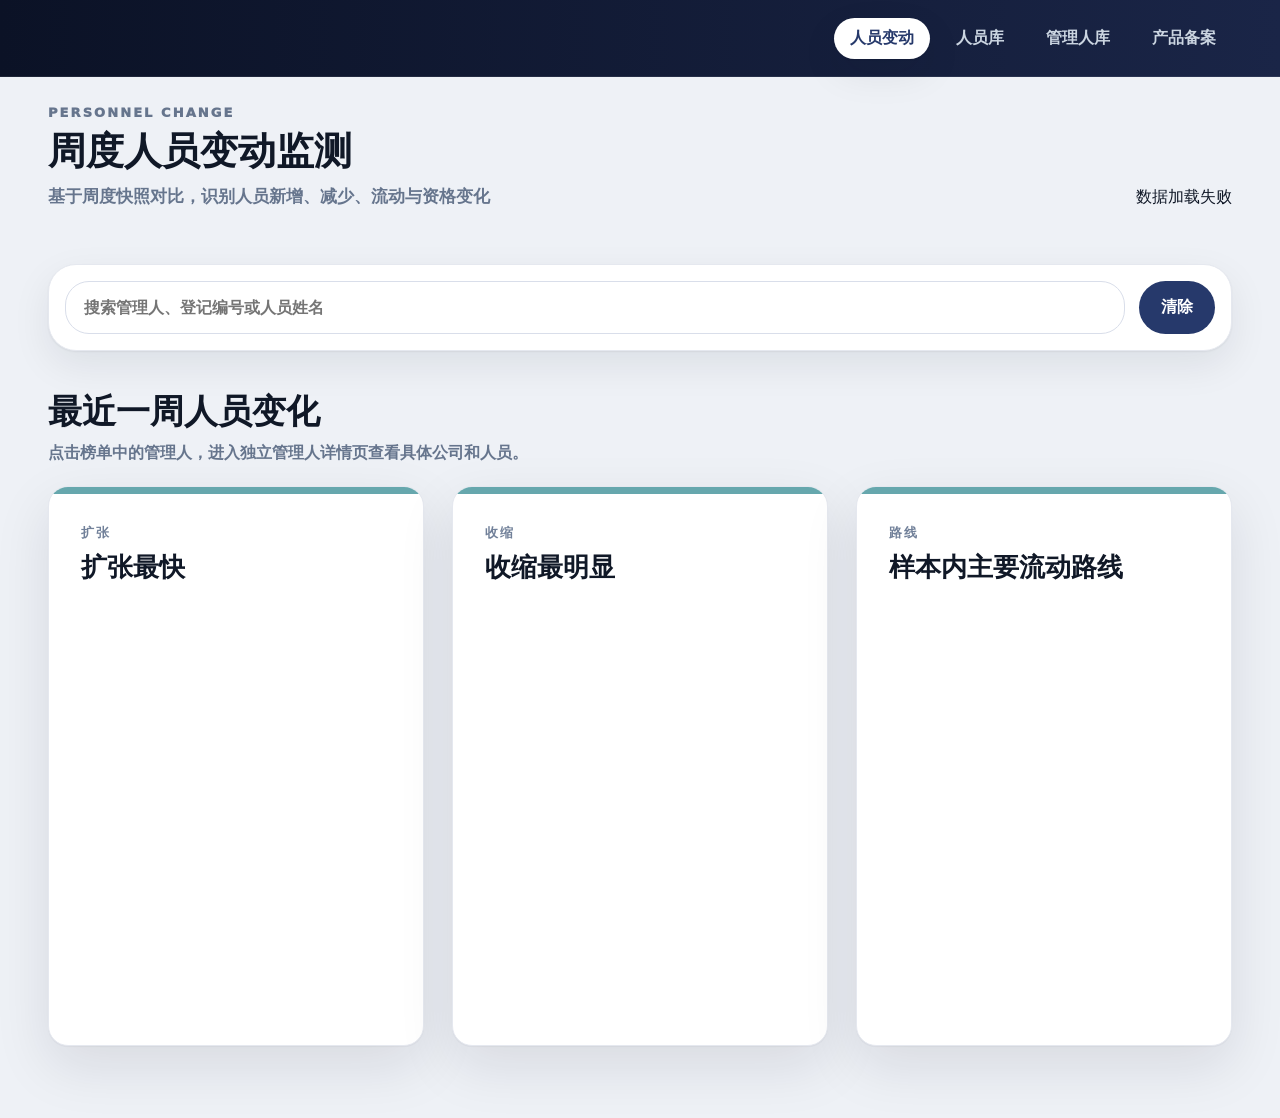
==== index.html @ 78af0ec5 "Publish static site (no backend source)" ====
<!doctype html>
<html lang="zh-CN">
  <head>
    <meta charset="UTF-8" />
    <meta name="viewport" content="width=device-width, initial-scale=1.0" />
    <title>私募证券管理人人员变动监测平台</title>
    <meta http-equiv="refresh" content="0; url=./change-center/" />
  </head>
  <body>
    <p><a href="./change-center/">进入人员变动监测</a></p>
  </body>
</html>
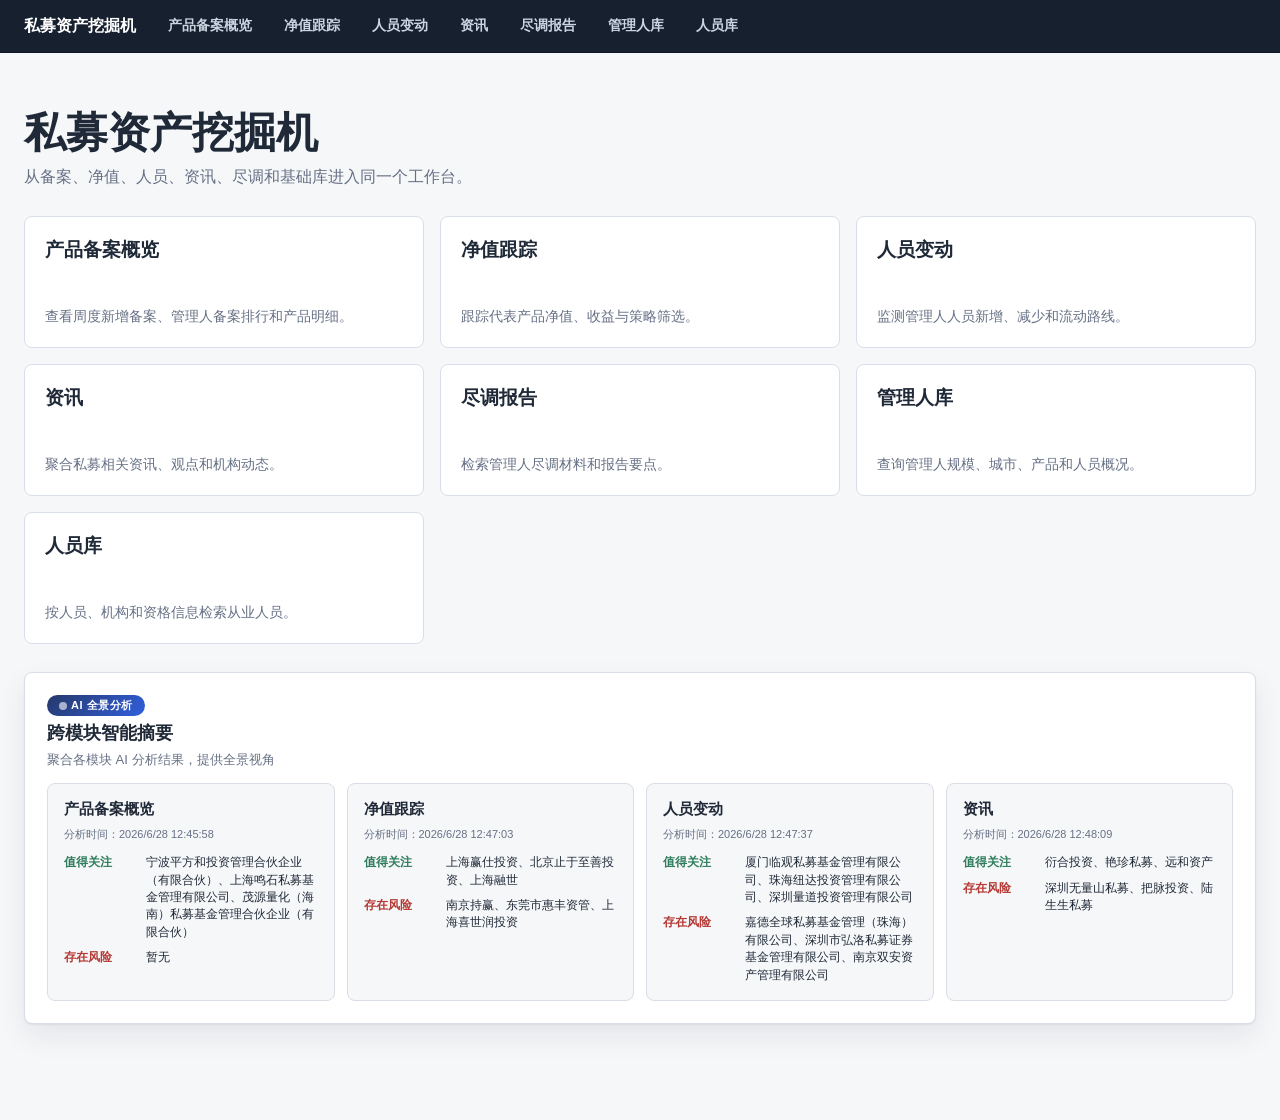
==== commit b059bbc5: "Update public site UI and data" ====
--- a/index.html
+++ b/index.html
@@ -3,10 +3,222 @@
   <head>
     <meta charset="UTF-8" />
     <meta name="viewport" content="width=device-width, initial-scale=1.0" />
-    <title>私募证券管理人人员变动监测平台</title>
-    <meta http-equiv="refresh" content="0; url=./change-center/" />
+    <title>私募资产挖掘机</title>
+    <style>
+      :root {
+        --bg: #f6f7fb;
+        --panel: #ffffff;
+        --text: #172033;
+        --muted: #667085;
+        --line: #d8deea;
+        --primary: #284f9f;
+        --primary-soft: #e7eefc;
+      }
+
+      * {
+        box-sizing: border-box;
+      }
+
+      body {
+        margin: 0;
+        min-height: 100vh;
+        color: var(--text);
+        background: var(--bg);
+        font-family:
+          Inter, "PingFang SC", "Microsoft YaHei", "Helvetica Neue", Arial,
+          sans-serif;
+      }
+
+      .topbar {
+        position: sticky;
+        top: 0;
+        z-index: 20;
+        background: rgba(255, 255, 255, 0.94);
+        border-bottom: 1px solid var(--line);
+      }
+
+      .topbar-inner {
+        max-width: 1180px;
+        margin: 0 auto;
+        padding: 14px 24px;
+        display: flex;
+        align-items: center;
+        gap: 24px;
+        overflow-x: auto;
+      }
+
+      .brand {
+        flex: 0 0 auto;
+        font-weight: 800;
+        letter-spacing: 0;
+      }
+
+      .module-nav {
+        display: flex;
+        align-items: center;
+        gap: 8px;
+        white-space: nowrap;
+      }
+
+      .module-nav a {
+        color: var(--muted);
+        text-decoration: none;
+        padding: 8px 12px;
+        border-radius: 6px;
+        font-size: 14px;
+        font-weight: 700;
+      }
+
+      .module-nav a:hover,
+      .module-nav a.active {
+        color: var(--primary);
+        background: var(--primary-soft);
+      }
+
+      .page {
+        max-width: 1180px;
+        margin: 0 auto;
+        padding: 56px 24px 72px;
+      }
+
+      .hero {
+        margin-bottom: 28px;
+      }
+
+      .hero h1 {
+        margin: 0 0 10px;
+        font-size: 42px;
+        line-height: 1.15;
+      }
+
+      .hero p {
+        margin: 0;
+        color: var(--muted);
+        font-size: 16px;
+      }
+
+      .module-grid {
+        display: grid;
+        grid-template-columns: repeat(3, minmax(0, 1fr));
+        gap: 16px;
+      }
+
+      .module-card {
+        min-height: 132px;
+        display: flex;
+        flex-direction: column;
+        justify-content: space-between;
+        padding: 20px;
+        color: inherit;
+        text-decoration: none;
+        background: var(--panel);
+        border: 1px solid var(--line);
+        border-radius: 8px;
+      }
+
+      .module-card strong {
+        font-size: 19px;
+      }
+
+      .module-card span {
+        color: var(--muted);
+        line-height: 1.6;
+      }
+
+      .module-card:hover {
+        border-color: var(--primary);
+        box-shadow: 0 12px 28px rgba(25, 46, 90, 0.1);
+      }
+
+      @media (max-width: 900px) {
+        .module-grid {
+          grid-template-columns: repeat(2, minmax(0, 1fr));
+        }
+      }
+
+      @media (max-width: 640px) {
+        .topbar-inner {
+          padding: 12px 16px;
+        }
+
+        .page {
+          padding: 36px 16px 48px;
+        }
+
+        .hero h1 {
+          font-size: 32px;
+        }
+
+        .module-grid {
+          grid-template-columns: 1fr;
+        }
+      }
+    </style>
+      <link rel="stylesheet" href="./assets/platform.css?v=20260628-unified" />
+    <link rel="stylesheet" href="./assets/ai-analysis.css?v=20260628" />
   </head>
   <body>
-    <p><a href="./change-center/">进入人员变动监测</a></p>
+    <header class="topbar">
+      <div class="topbar-inner">
+        <a class="platform-brand" href="./">私募资产挖掘机</a>
+        <nav class="module-nav" aria-label="主模块">
+          <a href="./filing-center/">产品备案概览</a>
+          <a href="./fund-discovery/">净值跟踪</a>
+          <a href="./change-center/">人员变动</a>
+          <a href="./sentiment-center/">资讯</a>
+          <a href="./due-diligence-center/">尽调报告</a>
+          <a href="./manager-center/">管理人库</a>
+          <a href="./personnel-center/">人员库</a>
+        </nav>
+      </div>
+    </header>
+
+    <main class="page">
+      <section class="hero">
+        <h1>私募资产挖掘机</h1>
+        <p>从备案、净值、人员、资讯、尽调和基础库进入同一个工作台。</p>
+      </section>
+
+      <section class="module-grid" aria-label="模块入口">
+        <a class="module-card" href="./filing-center/">
+          <strong>产品备案概览</strong>
+          <span>查看周度新增备案、管理人备案排行和产品明细。</span>
+        </a>
+        <a class="module-card" href="./fund-discovery/">
+          <strong>净值跟踪</strong>
+          <span>跟踪代表产品净值、收益与策略筛选。</span>
+        </a>
+        <a class="module-card" href="./change-center/">
+          <strong>人员变动</strong>
+          <span>监测管理人人员新增、减少和流动路线。</span>
+        </a>
+        <a class="module-card" href="./sentiment-center/">
+          <strong>资讯</strong>
+          <span>聚合私募相关资讯、观点和机构动态。</span>
+        </a>
+        <a class="module-card" href="./due-diligence-center/">
+          <strong>尽调报告</strong>
+          <span>检索管理人尽调材料和报告要点。</span>
+        </a>
+        <a class="module-card" href="./manager-center/">
+          <strong>管理人库</strong>
+          <span>查询管理人规模、城市、产品和人员概况。</span>
+        </a>
+        <a class="module-card" href="./personnel-center/">
+          <strong>人员库</strong>
+          <span>按人员、机构和资格信息检索从业人员。</span>
+        </a>
+      </section>
+      <section class="ai-aggregation" id="aiAggregation">
+        <div class="ai-agg-head"><span class="ai-badge">AI 全景分析</span><h2>跨模块智能摘要</h2><p>聚合各模块 AI 分析结果，提供全景视角</p></div>
+        <div class="ai-agg-grid" id="aiAggGrid"><div class="ai-loading"><div class="ai-spinner"></div><span>正在加载分析结果...</span></div></div>
+      </section>
+    </main>
+    <script src="./assets/ai-render.js?v=20260628"></script>
+    <script>
+(function(){var M=[{k:'filing',n:'产品备案概览',p:'./filing-center/data/filing-analysis.json',l:'./filing-center/'},{k:'fundDiscovery',n:'净值跟踪',p:'./fund-discovery/data/fund-discovery-analysis.json',l:'./fund-discovery/'},{k:'change',n:'人员变动',p:'./change-center/data/change-analysis.json',l:'./change-center/'},{k:'sentiment',n:'资讯',p:'./sentiment-center/data/sentiment-analysis.json',l:'./sentiment-center/'}];
+function mn(items,mx){mx=mx||3;if(!items||!items.length)return'暂无';return items.slice(0,mx).map(function(i){return AiRender.escapeHtml(i.managerName||'未知')}).join('、')}
+(async function(){var g=document.getElementById('aiAggGrid');if(!g)return;var rs={},any=false;for(var i=0;i<M.length;i++){var m=M[i];try{var r=await fetch(m.p,{cache:'no-store'});if(r.ok){rs[m.k]=await r.json();any=true}}catch(_){}}if(!any){g.innerHTML='<div class="ai-agg-empty"><p>尚未生成 AI 分析结果。</p><p style="font-size:12px;color:var(--ai-muted,#667085)">运行 <code>python scripts/ai_analysis.py</code> 生成各模块分析。</p></div>';return}var h='';M.forEach(function(m){var r=rs[m.k];if(!r)return;var w=r.worthWatching||[],rk=r.atRisk||[];if(r.overall){w=r.overall.worthWatching||[];rk=r.overall.atRisk||[]}var mt=r.meta||{},ts=mt.analyzedAt?AiRender.fmtTime(mt.analyzedAt):'';h+='<a class="ai-agg-card" href="'+m.l+'"><h4>'+m.n+'</h4>'+(ts?'<div class="ai-agg-time">分析时间：'+ts+'</div>':'')+'<div class="ai-agg-mini-row"><span class="ai-agg-mini-label worth">值得关注</span><span class="ai-agg-mini-value">'+mn(w)+'</span></div><div class="ai-agg-mini-row"><span class="ai-agg-mini-label risk">存在风险</span><span class="ai-agg-mini-value">'+mn(rk)+'</span></div></a>'});g.innerHTML=h})()})();
+    </script>
   </body>
 </html>
--- a/assets/platform.css
+++ b/assets/platform.css
@@ -0,0 +1,195 @@
+:root {
+  --platform-bg: #f6f7f9;
+  --platform-panel: #ffffff;
+  --platform-line: #d9dde5;
+  --platform-text: #1f2937;
+  --platform-muted: #667085;
+  --platform-accent: #1f7a6d;
+  --platform-accent-soft: #e7f3f1;
+}
+
+body {
+  background: var(--platform-bg);
+  color: var(--platform-text);
+  font-family: "Microsoft YaHei", "PingFang SC", Arial, sans-serif;
+  font-size: 14px;
+  letter-spacing: 0;
+}
+
+.topbar {
+  position: sticky;
+  top: 0;
+  z-index: 100;
+  height: auto;
+  padding: 0;
+  background: #17202f;
+  color: #fff;
+  border-bottom: 1px solid #101827;
+  box-shadow: none;
+}
+
+.topbar-inner {
+  max-width: 1440px;
+  min-height: 52px;
+  margin: 0 auto;
+  padding: 0 24px;
+  display: flex;
+  align-items: center;
+  justify-content: flex-start;
+  gap: 18px;
+  overflow-x: auto;
+}
+
+.platform-brand {
+  flex: 0 0 auto;
+  color: #fff;
+  text-decoration: none;
+  font-size: 16px;
+  font-weight: 800;
+  letter-spacing: 0;
+  margin-right: 0;
+  white-space: nowrap;
+}
+
+.platform-brand:hover {
+  color: #fff;
+}
+
+.module-nav,
+.topbar-nav {
+  display: flex;
+  align-items: center;
+  gap: 4px;
+  margin-left: 0;
+  min-height: 52px;
+  white-space: nowrap;
+}
+
+.module-nav a,
+.topbar-nav a {
+  color: #cbd5e1;
+  text-decoration: none;
+  padding: 10px 14px;
+  border: 0;
+  border-radius: 6px;
+  background: transparent;
+  box-shadow: none;
+  font-size: 14px;
+  font-weight: 700;
+  transition: background 160ms ease, color 160ms ease;
+}
+
+.module-nav a.active,
+.module-nav a:hover,
+.topbar-nav a.active,
+.topbar-nav a:hover {
+  color: #fff;
+  background: rgba(255, 255, 255, 0.1);
+  box-shadow: none;
+}
+
+.page,
+.module-header,
+.stats-bar,
+.workbench {
+  max-width: 1440px;
+}
+
+.module-header h1,
+.headline h2 {
+  margin: 4px 0 8px;
+  color: var(--platform-text);
+  letter-spacing: 0;
+}
+
+.module-header h1 {
+  font-size: 38px;
+  line-height: 1.12;
+  font-weight: 800;
+}
+
+.module-header p {
+  margin-top: 12px;
+  color: var(--platform-muted);
+  font-size: 16px;
+  line-height: 1.55;
+  font-weight: 800;
+}
+
+.module-header {
+  min-height: 144px;
+  padding: 28px 0;
+}
+
+.module-kicker {
+  color: var(--platform-accent);
+  font-size: 12px;
+  font-weight: 700;
+  letter-spacing: 0;
+  text-transform: uppercase;
+}
+
+.workbench,
+.panel-section,
+.metric-card,
+.rank-card,
+.stat-card,
+.report-card,
+.card {
+  background: var(--platform-panel);
+  border-color: var(--platform-line);
+  border-radius: 8px;
+}
+
+.stat-card .stat-value {
+  color: var(--platform-accent);
+}
+
+.filter-pill:hover {
+  border-color: var(--platform-accent);
+  color: var(--platform-accent);
+}
+
+.filter-pill.active {
+  border-color: var(--platform-accent);
+}
+
+.workbench {
+  border: 1px solid var(--platform-line);
+}
+
+input,
+select,
+button {
+  font-family: inherit;
+  border-radius: 6px;
+}
+
+.ghost-btn:hover,
+.source-link:hover {
+  border-color: var(--platform-accent);
+  color: var(--platform-accent);
+}
+
+.tag,
+.badge,
+.filter-pill.active,
+.quick-filters button:hover {
+  background: var(--platform-accent-soft);
+  color: var(--platform-accent);
+}
+
+@media (max-width: 900px) {
+  .topbar-inner {
+    align-items: flex-start;
+    flex-direction: column;
+    gap: 0;
+    padding: 10px 16px;
+  }
+
+  .module-nav,
+  .topbar-nav {
+    width: 100%;
+    overflow-x: auto;
+  }
+}
--- a/assets/ai-analysis.css
+++ b/assets/ai-analysis.css
@@ -0,0 +1,219 @@
+/* AI 智能分析面板 —— 共享样式 */
+.ai-analysis-panel,.ai-aggregation{--ai-accent:#26396b;--ai-accent-dark:#18254a;--ai-blue:#315fdc;--ai-green:#2f7d5c;--ai-green-bg:#eaf7f1;--ai-red:#b63a35;--ai-red-bg:#fff0ed;--ai-bg:#f6f7f9;--ai-line:#d9dde5;--ai-text:#1f2937;--ai-muted:#667085;--ai-radius-lg:20px;--ai-radius-md:12px;--ai-radius-sm:8px;--ai-pill:9999px;--ai-shadow-soft:0 1px 3px rgba(16,24,40,0.06);--ai-shadow-card:0 4px 16px rgba(16,24,40,0.08)}
+.ai-analysis-panel{background:#fff;border:1px solid var(--ai-line);border-radius:var(--ai-radius-lg);box-shadow:var(--ai-shadow-card);padding:24px 28px;margin-bottom:24px}
+.ai-panel-head{display:flex;align-items:flex-start;justify-content:space-between;gap:16px;flex-wrap:wrap}
+.ai-panel-title h2{margin:0 0 4px;font-size:18px;font-weight:800;color:var(--ai-text)}
+.ai-panel-title p{margin:0;font-size:13px;color:var(--ai-muted)}
+.ai-panel-actions{display:flex;align-items:center;gap:10px;flex-shrink:0}
+.ai-badge{display:inline-flex;align-items:center;gap:4px;background:linear-gradient(135deg,var(--ai-accent),var(--ai-blue));color:#fff;border-radius:var(--ai-pill);padding:3px 12px;font-size:11px;font-weight:800;letter-spacing:.05em;margin-bottom:6px}
+.ai-badge::before{content:'';display:inline-block;width:8px;height:8px;border-radius:50%;background:rgba(255,255,255,0.6)}
+.ai-panel-body{margin-top:18px;border-top:1px solid var(--ai-line);padding-top:18px}
+.ai-state-msg{text-align:center;padding:28px 16px;color:var(--ai-muted)}
+.ai-state-msg p{margin:0 0 12px;font-size:14px}
+.ai-loading{display:flex;align-items:center;justify-content:center;gap:12px;padding:32px 16px;color:var(--ai-muted);font-size:14px}
+.ai-spinner{width:26px;height:26px;border:3px solid var(--ai-line);border-top-color:var(--ai-accent);border-radius:50%;animation:ai-spin .75s linear infinite;flex-shrink:0}
+@keyframes ai-spin{to{transform:rotate(360deg)}}
+.ai-error{text-align:center;padding:24px 16px;background:#fef2f2;border-radius:var(--ai-radius-md);color:var(--ai-red)}
+.ai-error strong{display:block;margin-bottom:6px;font-size:14px}
+.ai-error p{margin:0 0 12px;font-size:13px;color:#991b1b}
+.ai-result-summary{background:#f8fafc;border-left:3px solid var(--ai-accent);border-radius:0 var(--ai-radius-sm) var(--ai-radius-sm) 0;padding:12px 16px;margin-bottom:18px;font-size:14px;line-height:1.7;color:var(--ai-text)}
+.ai-result-columns{display:grid;grid-template-columns:1fr 1fr;gap:16px}
+@media(max-width:760px){.ai-result-columns{grid-template-columns:1fr}}
+.ai-result-col{background:#fff;border:1px solid var(--ai-line);border-radius:var(--ai-radius-md);overflow:hidden}
+.ai-result-col h3{margin:0;padding:12px 16px;font-size:15px;font-weight:800;color:#fff}
+.ai-result-col.worth h3{background:linear-gradient(135deg,var(--ai-green),#1f5a40)}
+.ai-result-col.risk h3{background:linear-gradient(135deg,var(--ai-red),#8b1e1a)}
+.ai-manager-cards{padding:8px}
+.ai-manager-card{background:var(--ai-bg);border:1px solid var(--ai-line);border-radius:var(--ai-radius-sm);padding:12px 14px;margin-bottom:8px;transition:border-color 160ms,box-shadow 160ms}
+.ai-manager-card:last-child{margin-bottom:0}
+.ai-manager-card:hover{border-color:var(--ai-accent);box-shadow:var(--ai-shadow-soft)}
+.ai-card-header{display:flex;align-items:center;gap:10px;margin-bottom:8px}
+.ai-card-rank{display:inline-flex;align-items:center;justify-content:center;width:22px;height:22px;border-radius:50%;font-size:12px;font-weight:800;flex-shrink:0}
+.ai-result-col.worth .ai-card-rank{background:var(--ai-green-bg);color:var(--ai-green)}
+.ai-result-col.risk .ai-card-rank{background:var(--ai-red-bg);color:var(--ai-red)}
+.ai-card-name{font-size:14px;font-weight:700;color:var(--ai-text)}
+.ai-card-reasons{margin:0 0 8px;padding-left:18px;font-size:13px;line-height:1.65;color:var(--ai-text)}
+.ai-card-reasons li{margin-bottom:3px}
+.ai-card-reasons li:last-child{margin-bottom:0}
+.ai-card-signals{display:flex;flex-wrap:wrap;gap:6px}
+.ai-signal-tag{display:inline-flex;border-radius:var(--ai-pill);padding:2px 10px;font-size:12px;font-weight:600}
+.ai-signal-tag.positive{background:var(--ai-green-bg);color:var(--ai-green)}
+.ai-signal-tag.negative{background:var(--ai-red-bg);color:var(--ai-red)}
+.ai-strategy-groups{display:flex;flex-direction:column;gap:16px}
+.ai-strategy-group{border:1px solid var(--ai-line);border-radius:var(--ai-radius-md);overflow:hidden}
+.ai-strategy-group-head{background:#f0f4ff;padding:10px 16px;border-bottom:1px solid var(--ai-line)}
+.ai-strategy-group-head h4{margin:0;font-size:15px;font-weight:800;color:var(--ai-accent)}
+.ai-strategy-group-head p{margin:2px 0 0;font-size:12px;color:var(--ai-muted)}
+.ai-strategy-group-body{padding:12px}
+.ai-aggregation{background:#fff;border:1px solid var(--ai-line);border-radius:var(--ai-radius-lg);box-shadow:var(--ai-shadow-card);padding:24px 28px;margin-bottom:24px}
+.ai-agg-head{margin-bottom:16px}
+.ai-agg-head h2{margin:0 0 4px;font-size:18px;font-weight:800;color:var(--ai-text)}
+.ai-agg-head p{margin:0;font-size:13px;color:var(--ai-muted)}
+.ai-agg-grid{display:grid;grid-template-columns:repeat(auto-fill,minmax(280px,1fr));gap:14px}
+.ai-agg-card{background:var(--ai-bg);border:1px solid var(--ai-line);border-radius:var(--ai-radius-sm);padding:16px;text-decoration:none;color:inherit;display:block;transition:border-color 160ms,box-shadow 160ms}
+.ai-agg-card:hover{border-color:var(--ai-accent);box-shadow:var(--ai-shadow-soft)}
+.ai-agg-card h4{margin:0 0 4px;font-size:14px;font-weight:800;color:var(--ai-text)}
+.ai-agg-time{font-size:11px;color:var(--ai-muted);margin-bottom:10px}
+.ai-agg-mini-row{display:flex;justify-content:space-between;align-items:flex-start;gap:8px;margin-bottom:6px}
+.ai-agg-mini-row:last-child{margin-bottom:0}
+.ai-agg-mini-label{font-size:12px;font-weight:700;flex-shrink:0}
+.ai-agg-mini-label.worth{color:var(--ai-green)}
+.ai-agg-mini-label.risk{color:var(--ai-red)}
+.ai-agg-mini-value{font-size:12px;color:var(--ai-text);text-align:right}
+.ai-agg-empty{text-align:center;padding:32px 16px;color:var(--ai-muted);font-size:14px}
+.ai-agg-cross-signal{background:#fffbeb;border:1px solid #fcd34d;border-radius:var(--ai-radius-sm);padding:10px 14px;margin-top:12px;font-size:13px;color:#92400e;line-height:1.6}
+.ai-update-time{font-size:12px;color:var(--ai-muted);font-weight:400}
+
+/* Unified compact AI panels */
+.ai-analysis-panel,
+.ai-aggregation{
+  border-radius:8px;
+  box-shadow:0 1px 2px rgba(15,23,42,0.06),0 12px 28px rgba(15,23,42,0.08);
+}
+
+.ai-analysis-panel{
+  padding:18px 20px;
+  margin:0 0 18px;
+}
+
+.ai-panel-head{
+  align-items:center;
+}
+
+.ai-panel-title{
+  min-width:0;
+}
+
+.ai-panel-title h2,
+.ai-agg-head h2{
+  font-size:18px;
+  line-height:1.3;
+}
+
+.ai-panel-title p,
+.ai-agg-head p{
+  margin-top:4px;
+  line-height:1.5;
+}
+
+.ai-panel-actions{
+  display:flex;
+  align-items:center;
+  gap:8px;
+}
+
+.ai-panel-toggle{
+  height:34px;
+  padding:0 14px;
+  border:1px solid var(--ai-accent);
+  border-radius:6px;
+  background:var(--ai-accent);
+  color:#fff;
+  font-size:13px;
+  font-weight:800;
+  cursor:pointer;
+  white-space:nowrap;
+}
+
+.ai-panel-toggle:hover{
+  background:var(--ai-accent-dark);
+  border-color:var(--ai-accent-dark);
+}
+
+.ai-panel-body[hidden]{
+  display:none;
+}
+
+.ai-analysis-panel.is-collapsed{
+  padding-bottom:18px;
+}
+
+.ai-analysis-panel.is-expanded .ai-panel-body{
+  margin-top:16px;
+  padding-top:16px;
+}
+
+.ai-result-summary{
+  margin-bottom:14px;
+}
+
+.ai-result-col{
+  border-radius:8px;
+}
+
+.ai-result-col h3{
+  padding:10px 14px;
+}
+
+.ai-manager-cards{
+  display:grid;
+  gap:8px;
+  padding:10px;
+}
+
+.ai-manager-card{
+  margin-bottom:0;
+  padding:12px;
+}
+
+.ai-aggregation{
+  margin-top:28px;
+  padding:22px;
+}
+
+.ai-agg-head{
+  margin-bottom:14px;
+}
+
+.ai-agg-grid{
+  grid-template-columns:repeat(auto-fit,minmax(260px,1fr));
+  gap:12px;
+}
+
+.ai-agg-card{
+  min-height:138px;
+  padding:16px;
+  border-radius:8px;
+}
+
+.ai-agg-card h4{
+  margin-bottom:8px;
+  font-size:15px;
+}
+
+.ai-agg-time{
+  margin-bottom:12px;
+}
+
+.ai-agg-mini-row{
+  display:grid;
+  grid-template-columns:72px minmax(0,1fr);
+  align-items:start;
+  gap:10px;
+  margin-bottom:8px;
+}
+
+.ai-agg-mini-value{
+  text-align:left;
+  line-height:1.45;
+  overflow-wrap:anywhere;
+}
+
+@media(max-width:760px){
+  .ai-analysis-panel,
+  .ai-aggregation{
+    padding:16px;
+  }
+
+  .ai-panel-head{
+    align-items:flex-start;
+  }
+
+  .ai-panel-actions{
+    width:100%;
+  }
+
+  .ai-panel-toggle{
+    width:100%;
+  }
+}
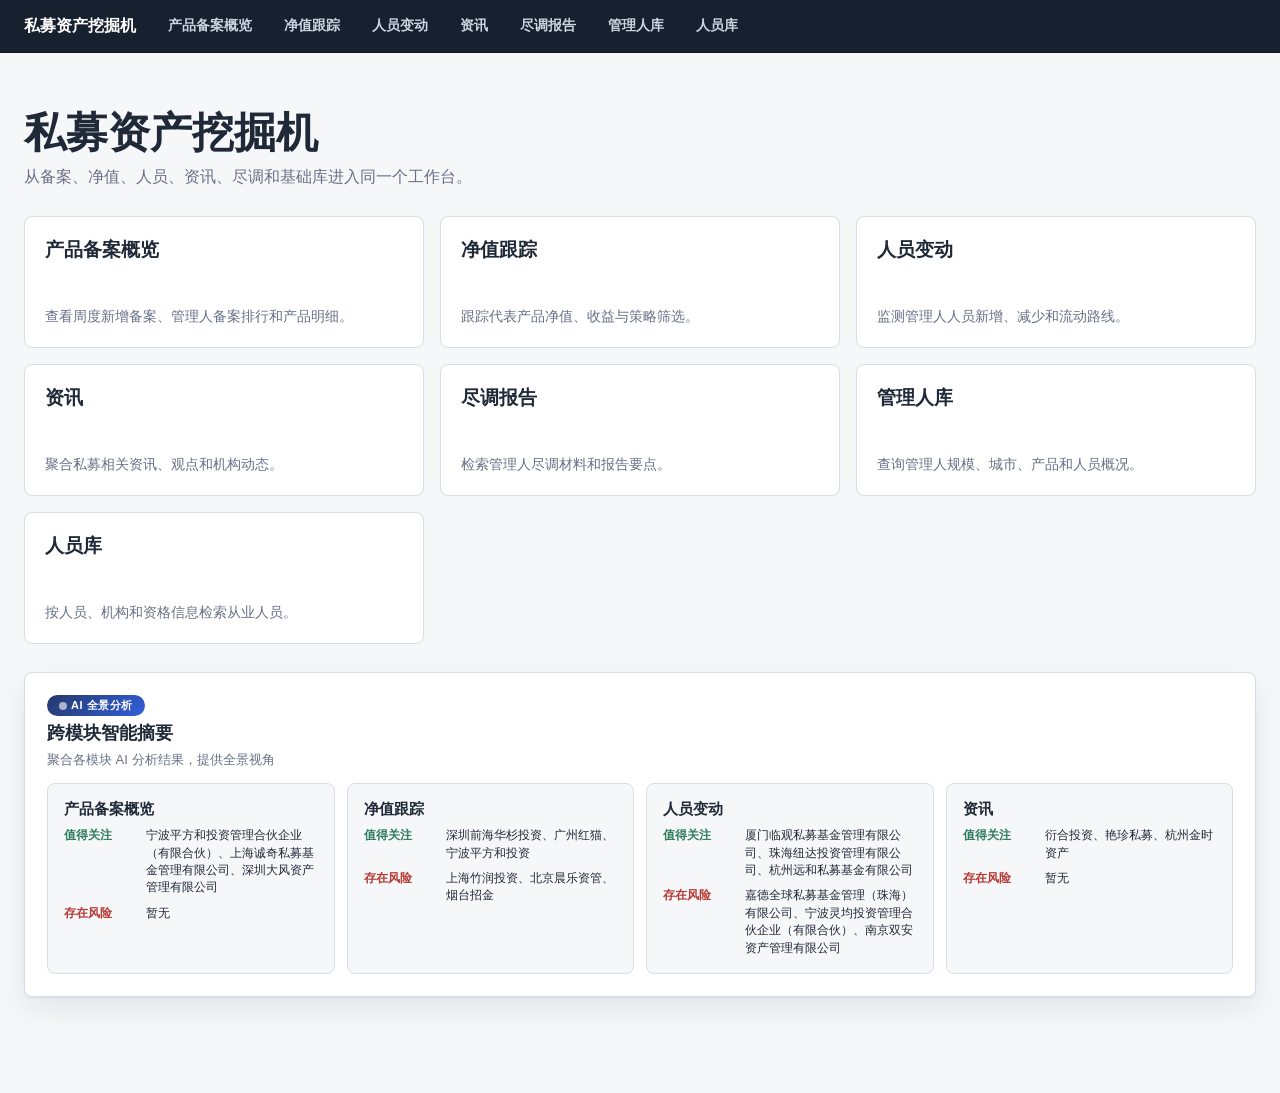
==== commit 620882c6: "统一网站日期口径并更新AI分析" ====
--- a/index.html
+++ b/index.html
@@ -218,7 +218,7 @@
     <script>
 (function(){var M=[{k:'filing',n:'产品备案概览',p:'./filing-center/data/filing-analysis.json',l:'./filing-center/'},{k:'fundDiscovery',n:'净值跟踪',p:'./fund-discovery/data/fund-discovery-analysis.json',l:'./fund-discovery/'},{k:'change',n:'人员变动',p:'./change-center/data/change-analysis.json',l:'./change-center/'},{k:'sentiment',n:'资讯',p:'./sentiment-center/data/sentiment-analysis.json',l:'./sentiment-center/'}];
 function mn(items,mx){mx=mx||3;if(!items||!items.length)return'暂无';return items.slice(0,mx).map(function(i){return AiRender.escapeHtml(i.managerName||'未知')}).join('、')}
-(async function(){var g=document.getElementById('aiAggGrid');if(!g)return;var rs={},any=false;for(var i=0;i<M.length;i++){var m=M[i];try{var r=await fetch(m.p,{cache:'no-store'});if(r.ok){rs[m.k]=await r.json();any=true}}catch(_){}}if(!any){g.innerHTML='<div class="ai-agg-empty"><p>尚未生成 AI 分析结果。</p><p style="font-size:12px;color:var(--ai-muted,#667085)">运行 <code>python scripts/ai_analysis.py</code> 生成各模块分析。</p></div>';return}var h='';M.forEach(function(m){var r=rs[m.k];if(!r)return;var w=r.worthWatching||[],rk=r.atRisk||[];if(r.overall){w=r.overall.worthWatching||[];rk=r.overall.atRisk||[]}var mt=r.meta||{},ts=mt.analyzedAt?AiRender.fmtTime(mt.analyzedAt):'';h+='<a class="ai-agg-card" href="'+m.l+'"><h4>'+m.n+'</h4>'+(ts?'<div class="ai-agg-time">分析时间：'+ts+'</div>':'')+'<div class="ai-agg-mini-row"><span class="ai-agg-mini-label worth">值得关注</span><span class="ai-agg-mini-value">'+mn(w)+'</span></div><div class="ai-agg-mini-row"><span class="ai-agg-mini-label risk">存在风险</span><span class="ai-agg-mini-value">'+mn(rk)+'</span></div></a>'});g.innerHTML=h})()})();
+(async function(){var g=document.getElementById('aiAggGrid');if(!g)return;var rs={},any=false;for(var i=0;i<M.length;i++){var m=M[i];try{var r=await fetch(m.p,{cache:'no-store'});if(r.ok){rs[m.k]=await r.json();any=true}}catch(_){}}if(!any){g.innerHTML='<div class="ai-agg-empty"><p>尚未生成 AI 分析结果。</p><p style="font-size:12px;color:var(--ai-muted,#667085)">运行 <code>python scripts/ai_analysis.py</code> 生成各模块分析。</p></div>';return}var h='';M.forEach(function(m){var r=rs[m.k];if(!r)return;var w=r.worthWatching||[],rk=r.atRisk||[];if(r.overall){w=r.overall.worthWatching||[];rk=r.overall.atRisk||[]}h+='<a class="ai-agg-card" href="'+m.l+'"><h4>'+m.n+'</h4><div class="ai-agg-mini-row"><span class="ai-agg-mini-label worth">值得关注</span><span class="ai-agg-mini-value">'+mn(w)+'</span></div><div class="ai-agg-mini-row"><span class="ai-agg-mini-label risk">存在风险</span><span class="ai-agg-mini-value">'+mn(rk)+'</span></div></a>'});g.innerHTML=h})()})();
     </script>
   </body>
 </html>
--- a/assets/ai-analysis.css
+++ b/assets/ai-analysis.css
@@ -53,7 +53,6 @@
 .ai-agg-card{background:var(--ai-bg);border:1px solid var(--ai-line);border-radius:var(--ai-radius-sm);padding:16px;text-decoration:none;color:inherit;display:block;transition:border-color 160ms,box-shadow 160ms}
 .ai-agg-card:hover{border-color:var(--ai-accent);box-shadow:var(--ai-shadow-soft)}
 .ai-agg-card h4{margin:0 0 4px;font-size:14px;font-weight:800;color:var(--ai-text)}
-.ai-agg-time{font-size:11px;color:var(--ai-muted);margin-bottom:10px}
 .ai-agg-mini-row{display:flex;justify-content:space-between;align-items:flex-start;gap:8px;margin-bottom:6px}
 .ai-agg-mini-row:last-child{margin-bottom:0}
 .ai-agg-mini-label{font-size:12px;font-weight:700;flex-shrink:0}
@@ -181,10 +180,6 @@
   font-size:15px;
 }
 
-.ai-agg-time{
-  margin-bottom:12px;
-}
-
 .ai-agg-mini-row{
   display:grid;
   grid-template-columns:72px minmax(0,1fr);
